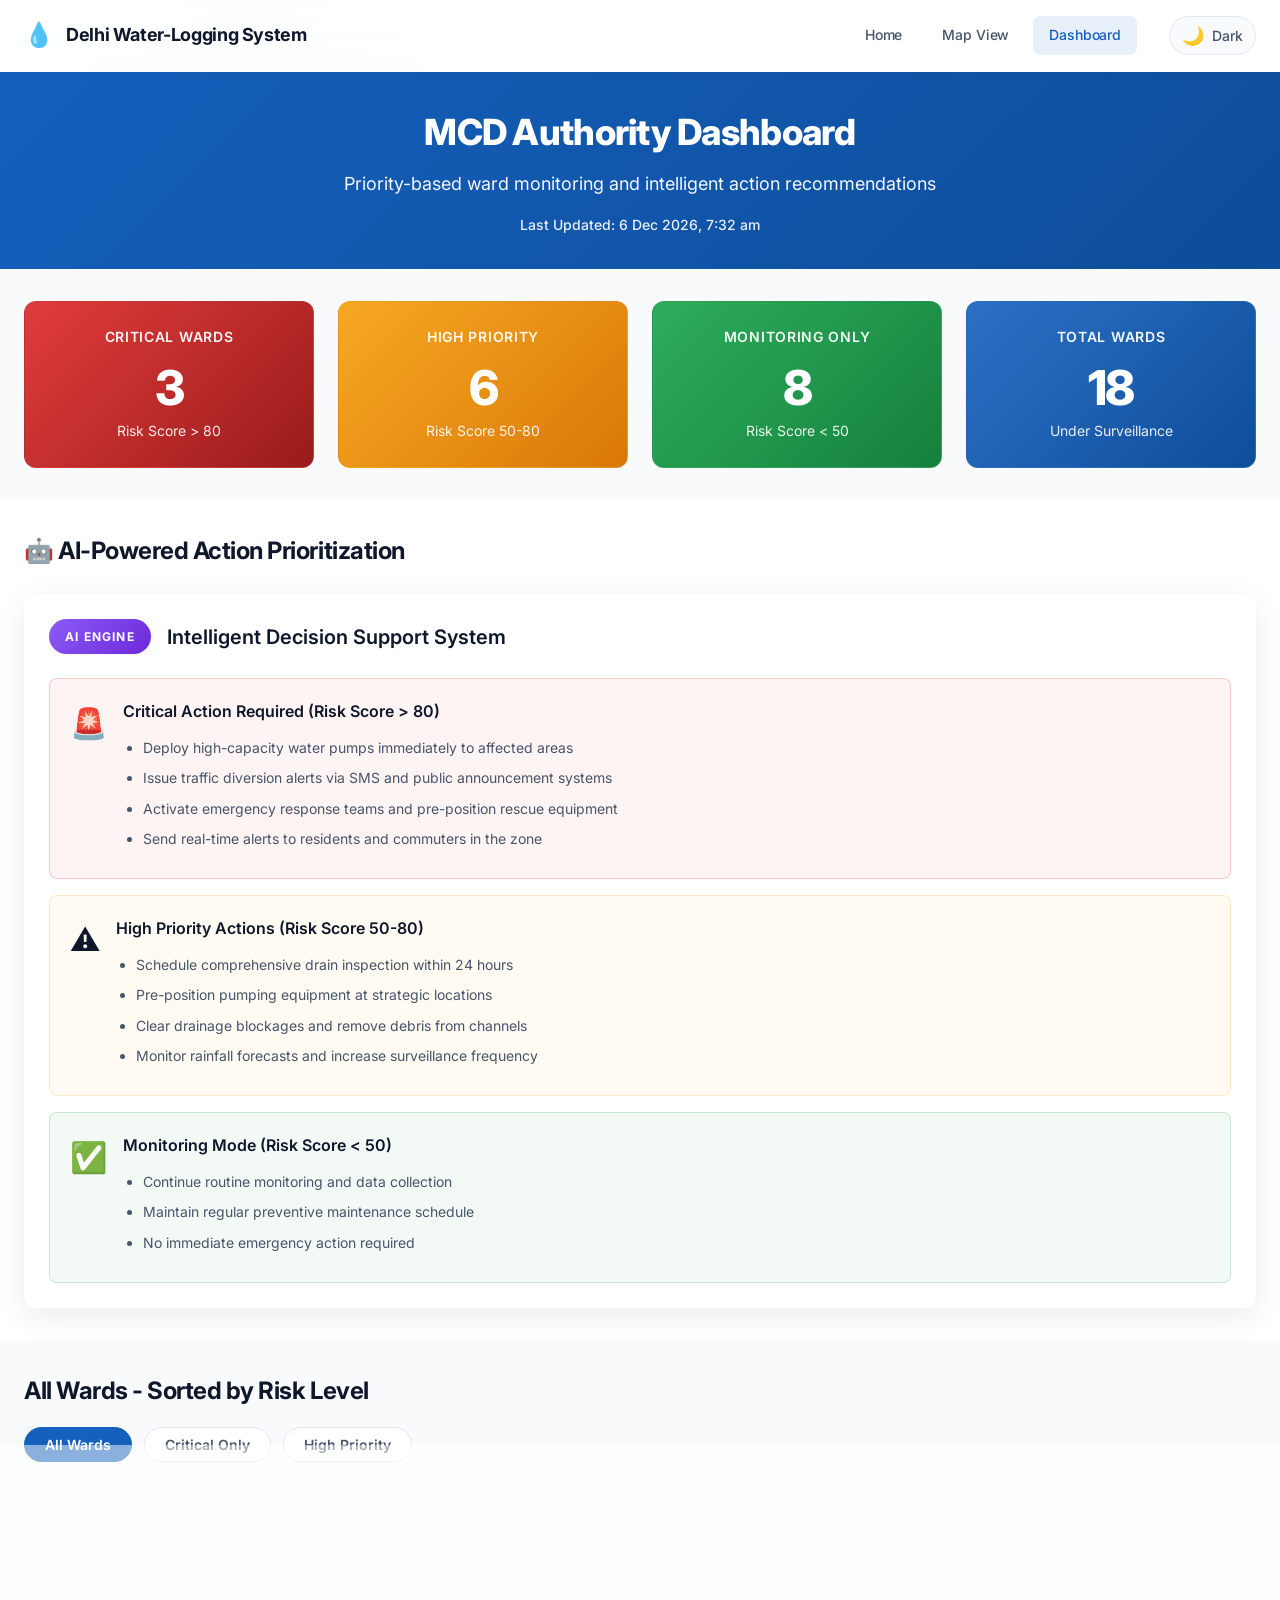
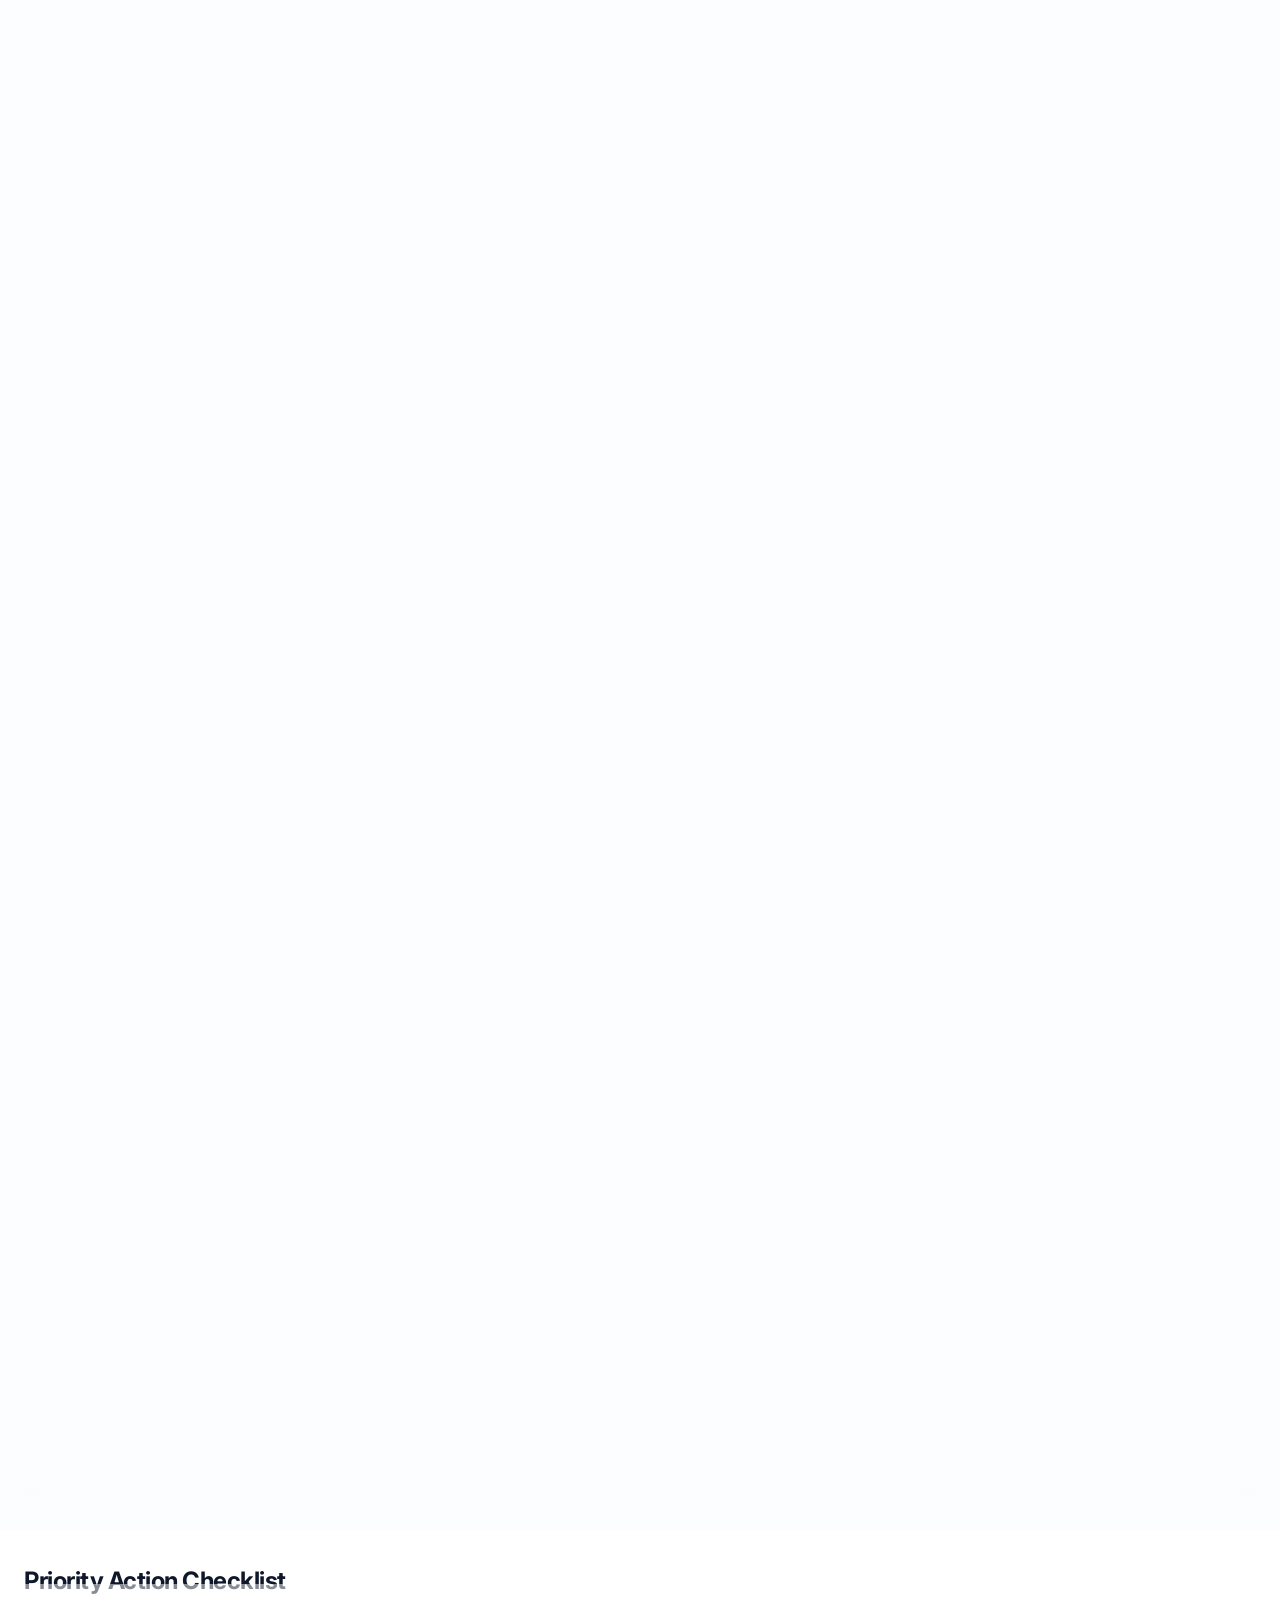
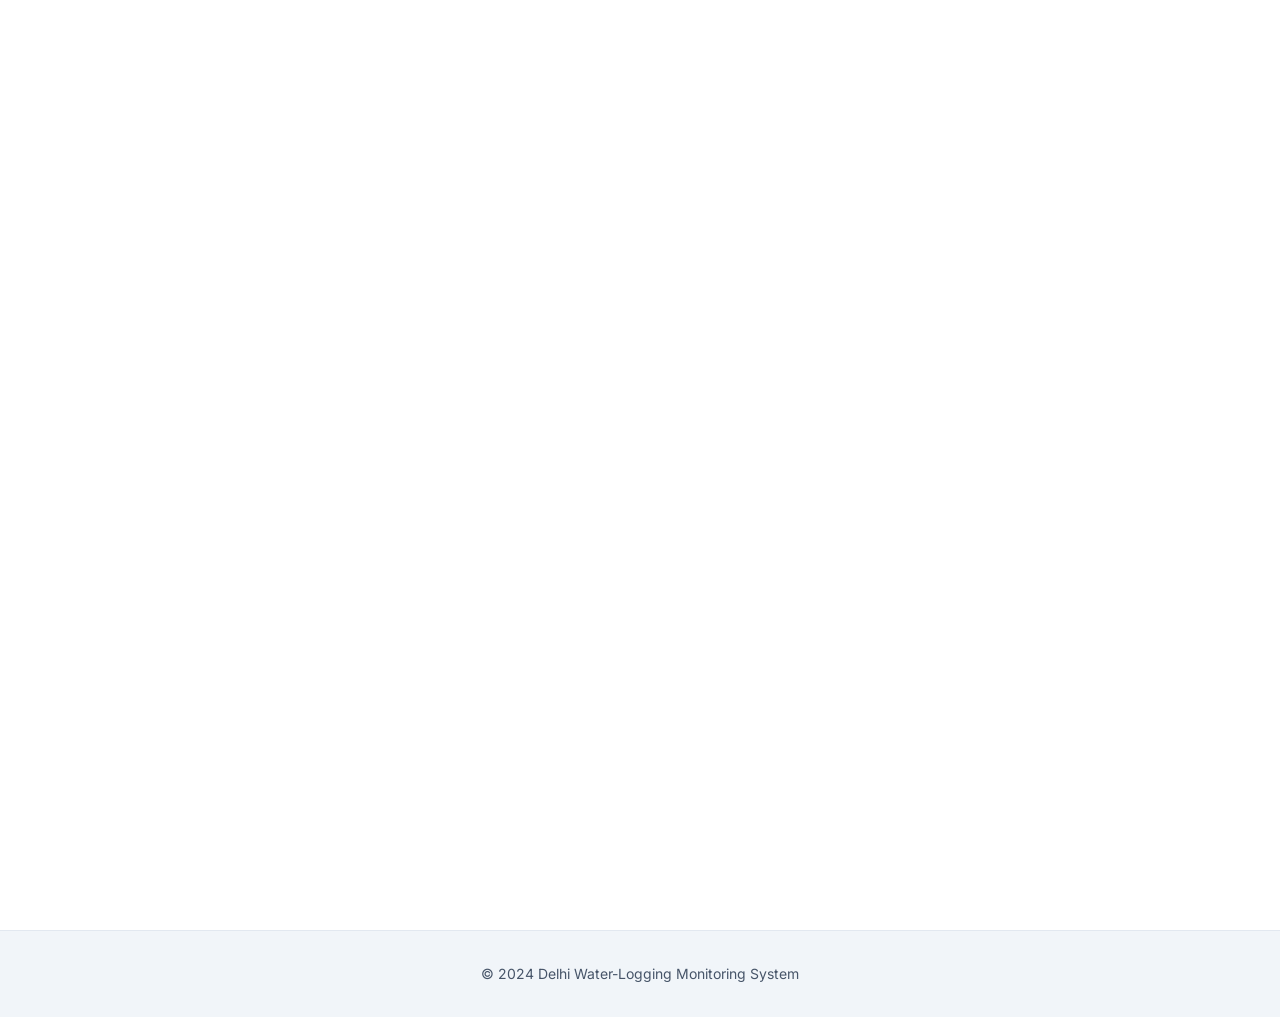
==== authority.html @ c4d1c1da "Hackathon" ====
<!DOCTYPE html>
<html lang="en">
<head>
    <meta charset="UTF-8">
    <meta name="viewport" content="width=device-width, initial-scale=1.0">
    <title>Authority Dashboard - Delhi Water-Logging System</title>
    <link rel="stylesheet" href="styles.css">
</head>
<body>
    <!-- Navigation Bar -->
    <nav class="navbar">
        <div class="container">
            <div class="nav-brand">
                <span class="nav-logo">💧</span>
                <h2>Delhi Water-Logging System</h2>
            </div>
            <div class="nav-content">
                <div class="nav-links">
                    <a href="index.html">Home</a>
                    <a href="map.html">Map View</a>
                    <a href="authority.html" class="active">Dashboard</a>
                </div>
                <button class="theme-toggle" onclick="toggleTheme()" id="theme-toggle">
                    <span class="icon" id="theme-icon">🌙</span>
                    <span id="theme-text">Dark</span>
                </button>
            </div>
        </div>
    </nav>

    <!-- Dashboard Header -->
    <section class="dashboard-header">
        <div class="container">
            <h1>MCD Authority Dashboard</h1>
            <p>Priority-based ward monitoring and intelligent action recommendations</p>
            <div class="last-updated">Last Updated: <span id="current-time"></span></div>
        </div>
    </section>

    <!-- Summary Cards - Key Metrics -->
    <section class="summary-section">
        <div class="container">
            <div class="summary-grid">
                <div class="summary-card critical">
                    <h3>Critical Wards</h3>
                    <div class="summary-number" id="critical-count">--</div>
                    <p>Risk Score > 80</p>
                </div>
                <div class="summary-card warning">
                    <h3>High Priority</h3>
                    <div class="summary-number" id="high-priority-count">--</div>
                    <p>Risk Score 50-80</p>
                </div>
                <div class="summary-card stable">
                    <h3>Monitoring Only</h3>
                    <div class="summary-number" id="monitoring-count">--</div>
                    <p>Risk Score < 50</p>
                </div>
                <div class="summary-card info">
                    <h3>Total Wards</h3>
                    <div class="summary-number" id="total-wards">--</div>
                    <p>Under Surveillance</p>
                </div>
            </div>
        </div>
    </section>

    <!-- AI-Based Recommendations -->
    <section class="ai-recommendations-section">
        <div class="container">
            <h2>🤖 AI-Powered Action Prioritization</h2>
            <div class="ai-card">
                <div class="ai-header">
                    <span class="ai-badge">AI ENGINE</span>
                    <h3>Intelligent Decision Support System</h3>
                </div>
                <div class="recommendation-rules">
                    <!-- Critical Rule -->
                    <div class="rule-item critical-rule">
                        <div class="rule-icon">🚨</div>
                        <div class="rule-content">
                            <h4>Critical Action Required (Risk Score > 80)</h4>
                            <ul>
                                <li>Deploy high-capacity water pumps immediately to affected areas</li>
                                <li>Issue traffic diversion alerts via SMS and public announcement systems</li>
                                <li>Activate emergency response teams and pre-position rescue equipment</li>
                                <li>Send real-time alerts to residents and commuters in the zone</li>
                            </ul>
                        </div>
                    </div>
                    
                    <!-- Warning Rule -->
                    <div class="rule-item warning-rule">
                        <div class="rule-icon">⚠️</div>
                        <div class="rule-content">
                            <h4>High Priority Actions (Risk Score 50-80)</h4>
                            <ul>
                                <li>Schedule comprehensive drain inspection within 24 hours</li>
                                <li>Pre-position pumping equipment at strategic locations</li>
                                <li>Clear drainage blockages and remove debris from channels</li>
                                <li>Monitor rainfall forecasts and increase surveillance frequency</li>
                            </ul>
                        </div>
                    </div>
                    
                    <!-- Stable Rule -->
                    <div class="rule-item stable-rule">
                        <div class="rule-icon">✅</div>
                        <div class="rule-content">
                            <h4>Monitoring Mode (Risk Score < 50)</h4>
                            <ul>
                                <li>Continue routine monitoring and data collection</li>
                                <li>Maintain regular preventive maintenance schedule</li>
                                <li>No immediate emergency action required</li>
                            </ul>
                        </div>
                    </div>
                </div>
            </div>
        </div>
    </section>

    <!-- Wards Data Table -->
    <section class="wards-table-section">
        <div class="container">
            <h2>All Wards - Sorted by Risk Level</h2>
            <div class="table-controls">
                <button class="filter-btn active" onclick="filterTable('all')">All Wards</button>
                <button class="filter-btn" onclick="filterTable('critical')">Critical Only</button>
                <button class="filter-btn" onclick="filterTable('high')">High Priority</button>
            </div>
            <div class="table-container">
                <table class="wards-table" id="wards-table">
                    <thead>
                        <tr>
                            <th>Rank</th>
                            <th>Ward Name</th>
                            <th>Risk Score</th>
                            <th>Risk Level</th>
                            <th>Rainfall</th>
                            <th>Drainage</th>
                            <th>Incidents</th>
                            <th>Action</th>
                        </tr>
                    </thead>
                    <tbody id="wards-table-body">
                        <!-- Generated dynamically -->
                    </tbody>
                </table>
            </div>
        </div>
    </section>

    <!-- Priority Action Checklist -->
    <section class="checklist-section">
        <div class="container">
            <h2>Priority Action Checklist</h2>
            <div class="checklist-card">
                <div id="action-checklist">
                    <!-- Generated dynamically -->
                </div>
            </div>
        </div>
    </section>

    <!-- Footer -->
    <footer>
        <div class="container">
            <p>&copy; 2024 Delhi Water-Logging Monitoring System</p>
        </div>
    </footer>

    <!-- Load Data and Scripts -->
    <script src="data.js"></script>
    <script src="script.js"></script>
    <script>
        // Initialize dashboard when page loads
        window.addEventListener('DOMContentLoaded', function() {
            initializeTheme();
            initializeDashboard();
        });
    </script>
</body>
</html>
---- styles.css ----
/**
 * STYLES.CSS - Modern Beautiful UI with Light/Dark Mode
 * Delhi Water-Logging Hotspot Mapping System
 * Design inspired by Linear, modern web apps, and civic-tech aesthetics
 */

/* ============================================
   IMPORTS - Modern Font (Inter)
   ============================================ */
@import url('https://fonts.googleapis.com/css2?family=Inter:wght@300;400;500;600;700;800&display=swap');

/* ============================================
   CSS CUSTOM PROPERTIES - Design Tokens
   ============================================ */
:root {
    /* ===== Color Palette - Light Mode ===== */
    --primary: #1560BD;
    --primary-hover: #0d4d99;
    --primary-light: #2d74cc;
    --secondary: #536878;
    --secondary-hover: #465764;
    
    /* Status Colors */
    --success: #16a34a;
    --warning: #f59e0b;
    --danger: #dc2626;
    --info: #0ea5e9;
    
    /* Neutral Colors - Light Mode */
    --bg-primary: #ffffff;
    --bg-secondary: #f8fafc;
    --bg-tertiary: #f1f5f9;
    --bg-elevated: #ffffff;
    --bg-overlay: rgba(248, 250, 252, 0.95);
    
    --text-primary: #0f172a;
    --text-secondary: #475569;
    --text-tertiary: #94a3b8;
    --text-inverse: #ffffff;
    
    --border-primary: #e2e8f0;
    --border-secondary: #cbd5e1;
    --border-focus: #1560BD;
    
    --shadow-sm: 0 1px 2px 0 rgba(0, 0, 0, 0.05);
    --shadow-md: 0 4px 6px -1px rgba(0, 0, 0, 0.1), 0 2px 4px -1px rgba(0, 0, 0, 0.06);
    --shadow-lg: 0 10px 15px -3px rgba(0, 0, 0, 0.1), 0 4px 6px -2px rgba(0, 0, 0, 0.05);
    --shadow-xl: 0 20px 25px -5px rgba(0, 0, 0, 0.1), 0 10px 10px -5px rgba(0, 0, 0, 0.04);
    
    /* ===== Spacing Scale ===== */
    --space-1: 0.25rem;
    --space-2: 0.5rem;
    --space-3: 0.75rem;
    --space-4: 1rem;
    --space-5: 1.25rem;
    --space-6: 1.5rem;
    --space-8: 2rem;
    --space-10: 2.5rem;
    --space-12: 3rem;
    --space-16: 4rem;
    
    /* ===== Typography Scale ===== */
    --text-xs: 0.75rem;
    --text-sm: 0.875rem;
    --text-base: 1rem;
    --text-lg: 1.125rem;
    --text-xl: 1.25rem;
    --text-2xl: 1.5rem;
    --text-3xl: 1.875rem;
    --text-4xl: 2.25rem;
    --text-5xl: 3rem;
    
    /* ===== Border Radius ===== */
    --radius-sm: 0.375rem;
    --radius-md: 0.5rem;
    --radius-lg: 0.75rem;
    --radius-xl: 1rem;
    --radius-2xl: 1.5rem;
    --radius-full: 9999px;
    
    /* ===== Transitions ===== */
    --transition-fast: 150ms cubic-bezier(0.4, 0, 0.2, 1);
    --transition-base: 200ms cubic-bezier(0.4, 0, 0.2, 1);
    --transition-slow: 300ms cubic-bezier(0.4, 0, 0.2, 1);
    
    /* ===== Z-Index Scale ===== */
    --z-base: 0;
    --z-elevated: 10;
    --z-dropdown: 100;
    --z-sticky: 200;
    --z-modal: 300;
    --z-toast: 400;
}

/* ===== Dark Mode Variables ===== */
[data-theme="dark"] {
    --primary: #2d74cc;
    --primary-hover: #4186d6;
    --primary-light: #5393db;
    --secondary: #6b8090;
    --secondary-hover: #7a8fa0;
    
    --bg-primary: #0f172a;
    --bg-secondary: #1e293b;
    --bg-tertiary: #334155;
    --bg-elevated: #1e293b;
    --bg-overlay: rgba(30, 41, 59, 0.95);
    
    --text-primary: #f1f5f9;
    --text-secondary: #cbd5e1;
    --text-tertiary: #64748b;
    --text-inverse: #0f172a;
    
    --border-primary: #334155;
    --border-secondary: #475569;
    
    --shadow-sm: 0 1px 2px 0 rgba(0, 0, 0, 0.3);
    --shadow-md: 0 4px 6px -1px rgba(0, 0, 0, 0.4), 0 2px 4px -1px rgba(0, 0, 0, 0.3);
    --shadow-lg: 0 10px 15px -3px rgba(0, 0, 0, 0.5), 0 4px 6px -2px rgba(0, 0, 0, 0.4);
    --shadow-xl: 0 20px 25px -5px rgba(0, 0, 0, 0.6), 0 10px 10px -5px rgba(0, 0, 0, 0.5);
}

/* ============================================
   GLOBAL RESET & BASE STYLES
   ============================================ */
* {
    margin: 0;
    padding: 0;
    box-sizing: border-box;
}

html {
    font-size: 16px;
    -webkit-font-smoothing: antialiased;
    -moz-osx-font-smoothing: grayscale;
}

body {
    font-family: 'Inter', -apple-system, BlinkMacSystemFont, 'Segoe UI', sans-serif;
    line-height: 1.6;
    color: var(--text-primary);
    background-color: var(--bg-primary);
    transition: background-color var(--transition-base), color var(--transition-base);
    position: relative;
}

/* Subtle background pattern */
body::before {
    content: '';
    position: fixed;
    top: 0;
    left: 0;
    right: 0;
    bottom: 0;
    background-image: 
        radial-gradient(circle at 20% 30%, rgba(21, 96, 189, 0.03) 0%, transparent 50%),
        radial-gradient(circle at 80% 70%, rgba(14, 165, 233, 0.03) 0%, transparent 50%);
    pointer-events: none;
    z-index: 0;
}

body > * {
    position: relative;
    z-index: 1;
}

.container {
    max-width: 1280px;
    margin: 0 auto;
    padding: 0 var(--space-6);
}

/* ============================================
   NAVIGATION BAR - Modern Floating Style
   ============================================ */
.navbar {
    background: rgba(255, 255, 255, 0.7);
    backdrop-filter: blur(20px) saturate(180%);
    -webkit-backdrop-filter: blur(20px) saturate(180%);
    border-bottom: 1px solid rgba(255, 255, 255, 0.2);
    box-shadow: 0 4px 6px rgba(0, 0, 0, 0.02);
    padding: var(--space-4) 0;
    position: sticky;
    top: 0;
    z-index: var(--z-sticky);
    transition: all var(--transition-base);
}

[data-theme="dark"] .navbar {
    background: rgba(30, 41, 59, 0.7);
    border-bottom: 1px solid rgba(255, 255, 255, 0.1);
}

.navbar .container {
    display: flex;
    justify-content: space-between;
    align-items: center;
}

.nav-brand {
    display: flex;
    align-items: center;
    gap: var(--space-3);
}

.nav-brand h2 {
    font-size: var(--text-lg);
    font-weight: 700;
    color: var(--text-primary);
    letter-spacing: -0.02em;
}

.nav-logo {
    font-size: var(--text-2xl);
}

.nav-content {
    display: flex;
    align-items: center;
    gap: var(--space-8);
}

.nav-links {
    display: flex;
    gap: var(--space-2);
    align-items: center;
}

.nav-links a {
    color: var(--text-secondary);
    text-decoration: none;
    font-weight: 500;
    font-size: var(--text-sm);
    padding: var(--space-2) var(--space-4);
    border-radius: var(--radius-md);
    transition: all var(--transition-fast);
    letter-spacing: -0.01em;
}

.nav-links a:hover {
    color: var(--text-primary);
    background-color: var(--bg-secondary);
}

.nav-links a.active {
    color: var(--primary);
    background-color: rgba(21, 96, 189, 0.1);
}

/* Theme Toggle Button */
.theme-toggle {
    background: var(--bg-secondary);
    border: 1px solid var(--border-primary);
    color: var(--text-secondary);
    padding: var(--space-2) var(--space-3);
    border-radius: var(--radius-full);
    cursor: pointer;
    display: flex;
    align-items: center;
    gap: var(--space-2);
    font-size: var(--text-sm);
    font-weight: 500;
    transition: all var(--transition-fast);
    font-family: 'Inter', sans-serif;
}

.theme-toggle:hover {
    background: var(--bg-tertiary);
    border-color: var(--border-secondary);
    color: var(--text-primary);
}

.theme-toggle .icon {
    font-size: var(--text-lg);
}

/* ============================================
   HERO SECTION - Modern Gradient
   ============================================ */
.hero {
    background: linear-gradient(135deg, var(--primary) 0%, #0d4d99 100%);
    color: white;
    padding: var(--space-16) 0 var(--space-12);
    text-align: center;
    position: relative;
    overflow: hidden;
}

.hero::before {
    content: '';
    position: absolute;
    top: 0;
    left: 0;
    right: 0;
    bottom: 0;
    background: 
        radial-gradient(circle at 20% 50%, rgba(255,255,255,0.1) 0%, transparent 50%),
        radial-gradient(circle at 80% 50%, rgba(255,255,255,0.1) 0%, transparent 50%);
    pointer-events: none;
}

.hero .container {
    position: relative;
    z-index: 1;
}

.hero h1 {
    font-size: var(--text-5xl);
    margin-bottom: var(--space-4);
    font-weight: 800;
    letter-spacing: -0.03em;
    line-height: 1.1;
}

.hero .subtitle {
    font-size: var(--text-xl);
    opacity: 0.95;
    font-weight: 400;
    max-width: 700px;
    margin: 0 auto;
}

/* ============================================
   SECTIONS - Clean Layout
   ============================================ */
.section {
    padding: var(--space-12) 0;
}

.section-header {
    margin-bottom: var(--space-8);
}

.section-title {
    font-size: var(--text-3xl);
    font-weight: 700;
    color: var(--text-primary);
    margin-bottom: var(--space-3);
    letter-spacing: -0.02em;
}

.section-description {
    font-size: var(--text-lg);
    color: var(--text-secondary);
    max-width: 800px;
    line-height: 1.7;
}

/* Problem Section */
.problem-section {
    background-color: var(--bg-secondary);
}

/* ============================================
   STATISTICS - Bento Grid Layout
   ============================================ */
.stats-section {
    background-color: var(--bg-primary);
}

.stats-grid {
    display: grid;
    grid-template-columns: repeat(auto-fit, minmax(280px, 1fr));
    gap: var(--space-6);
}

.stat-card {
    background: rgba(255, 255, 255, 0.6);
    backdrop-filter: blur(16px) saturate(180%);
    -webkit-backdrop-filter: blur(16px) saturate(180%);
    padding: var(--space-8);
    border-radius: var(--radius-xl);
    border: 1px solid rgba(255, 255, 255, 0.3);
    box-shadow: 
        0 8px 32px rgba(0, 0, 0, 0.08),
        inset 0 1px 0 rgba(255, 255, 255, 0.5);
    transition: all var(--transition-base);
    position: relative;
    overflow: hidden;
}

[data-theme="dark"] .stat-card {
    background: rgba(30, 41, 59, 0.6);
    border: 1px solid rgba(255, 255, 255, 0.1);
    box-shadow: 
        0 8px 32px rgba(0, 0, 0, 0.3),
        inset 0 1px 0 rgba(255, 255, 255, 0.1);
}

/* Gradient border effect on hover */
.stat-card::before {
    content: '';
    position: absolute;
    top: -2px;
    left: -2px;
    right: -2px;
    bottom: -2px;
    background: linear-gradient(135deg, var(--primary), var(--info), var(--primary));
    background-size: 200% 200%;
    border-radius: var(--radius-xl);
    opacity: 0;
    z-index: -1;
    transition: opacity var(--transition-base);
    animation: gradientRotate 3s linear infinite;
}

@keyframes gradientRotate {
    0% { background-position: 0% 50%; }
    50% { background-position: 100% 50%; }
    100% { background-position: 0% 50%; }
}

/* Shine effect */
.stat-card::after {
    content: '';
    position: absolute;
    top: 0;
    left: -100%;
    width: 100%;
    height: 100%;
    background: linear-gradient(90deg, 
        transparent 0%, 
        rgba(255,255,255,0.1) 50%, 
        transparent 100%);
    transition: left 0.5s ease;
}

.stat-card:hover {
    transform: translateY(-8px) scale(1.02);
    border-color: transparent;
    box-shadow: 
        var(--shadow-xl),
        0 0 0 1px var(--primary);
}

.stat-card:hover::before {
    opacity: 1;
}

.stat-card:hover::after {
    left: 100%;
}

.stat-icon {
    font-size: var(--text-4xl);
    margin-bottom: var(--space-4);
    opacity: 0.9;
}

.stat-number {
    font-size: var(--text-4xl);
    font-weight: 800;
    color: var(--primary);
    margin-bottom: var(--space-2);
    letter-spacing: -0.02em;
}

.stat-label {
    font-size: var(--text-base);
    font-weight: 600;
    color: var(--text-primary);
    margin-bottom: var(--space-2);
}

.stat-description {
    font-size: var(--text-sm);
    color: var(--text-tertiary);
    font-weight: 400;
}

/* ============================================
   FEATURES - Card Grid
   ============================================ */
.features-section {
    background-color: var(--bg-secondary);
}

.features-grid {
    display: grid;
    grid-template-columns: repeat(auto-fit, minmax(280px, 1fr));
    gap: var(--space-6);
}

.feature-card {
    background: rgba(255, 255, 255, 0.5);
    backdrop-filter: blur(12px) saturate(180%);
    -webkit-backdrop-filter: blur(12px) saturate(180%);
    padding: var(--space-8);
    border-radius: var(--radius-lg);
    border: 1px solid rgba(255, 255, 255, 0.3);
    box-shadow: 
        0 8px 32px rgba(0, 0, 0, 0.06),
        inset 0 1px 0 rgba(255, 255, 255, 0.4);
    transition: all var(--transition-base);
    position: relative;
    overflow: hidden;
}

[data-theme="dark"] .feature-card {
    background: rgba(30, 41, 59, 0.5);
    border: 1px solid rgba(255, 255, 255, 0.1);
    box-shadow: 
        0 8px 32px rgba(0, 0, 0, 0.2),
        inset 0 1px 0 rgba(255, 255, 255, 0.1);
}

.feature-card::before {
    content: '';
    position: absolute;
    inset: 0;
    background: linear-gradient(135deg, var(--primary) 0%, transparent 100%);
    opacity: 0;
    transition: opacity var(--transition-base);
}

.feature-card:hover {
    border-color: var(--primary);
    box-shadow: var(--shadow-lg);
    transform: translateY(-4px);
}

.feature-card:hover::before {
    opacity: 0.05;
}

.feature-card h3,
.feature-card p {
    position: relative;
    z-index: 1;
}

.feature-card h3 {
    color: var(--text-primary);
    margin-bottom: var(--space-3);
    font-size: var(--text-xl);
    font-weight: 600;
}

.feature-card p {
    color: var(--text-secondary);
    font-size: var(--text-sm);
    line-height: 1.7;
}

/* ============================================
   CTA SECTION - Bold & Clear
   ============================================ */
.cta-section {
    padding: var(--space-16) 0;
    background: linear-gradient(135deg, var(--primary) 0%, #0d4d99 100%);
    color: white;
    text-align: center;
    position: relative;
    overflow: hidden;
}

.cta-section::before {
    content: '';
    position: absolute;
    top: 0;
    left: 0;
    right: 0;
    bottom: 0;
    background: radial-gradient(circle at 50% 50%, rgba(255,255,255,0.1) 0%, transparent 70%);
    pointer-events: none;
}

.cta-section .container {
    position: relative;
    z-index: 1;
}

.cta-section h2 {
    font-size: var(--text-4xl);
    font-weight: 800;
    margin-bottom: var(--space-4);
    letter-spacing: -0.02em;
}

.cta-section p {
    font-size: var(--text-lg);
    margin-bottom: var(--space-8);
    opacity: 0.95;
}

.cta-button {
    display: inline-flex;
    align-items: center;
    gap: var(--space-2);
    background-color: white;
    color: var(--primary);
    padding: var(--space-4) var(--space-8);
    border-radius: var(--radius-full);
    text-decoration: none;
    font-weight: 600;
    font-size: var(--text-lg);
    transition: all var(--transition-base);
    box-shadow: var(--shadow-xl);
    position: relative;
    overflow: hidden;
}

.cta-button::before {
    content: '';
    position: absolute;
    top: 50%;
    left: 50%;
    width: 0;
    height: 0;
    background: radial-gradient(circle, var(--primary) 0%, transparent 70%);
    opacity: 0.1;
    transform: translate(-50%, -50%);
    transition: width 0.6s ease, height 0.6s ease;
    border-radius: 50%;
}

.cta-button:hover::before {
    width: 300px;
    height: 300px;
}

.cta-button:hover {
    transform: translateY(-4px) scale(1.05);
    box-shadow: 
        0 25px 50px -12px rgba(0,0,0,0.25),
        0 0 0 3px rgba(21, 96, 189, 0.1);
}

.cta-button > span {
    position: relative;
    z-index: 1;
}

/* ============================================
   MAP PAGE - Interactive Design
   ============================================ */
.map-header {
    background: linear-gradient(135deg, var(--primary) 0%, #0d4d99 100%);
    color: white;
    padding: var(--space-12) 0 var(--space-8);
    text-align: center;
}

.map-header h1 {
    font-size: var(--text-4xl);
    font-weight: 800;
    margin-bottom: var(--space-2);
    letter-spacing: -0.02em;
}

.map-header p {
    font-size: var(--text-lg);
    opacity: 0.95;
}

/* Map Legend - Floating Style */
.map-legend {
    background: rgba(255, 255, 255, 0.7);
    backdrop-filter: blur(20px) saturate(180%);
    -webkit-backdrop-filter: blur(20px) saturate(180%);
    padding: var(--space-4) 0;
    border-bottom: 1px solid rgba(255, 255, 255, 0.2);
    box-shadow: 0 4px 6px rgba(0, 0, 0, 0.02);
    position: sticky;
    top: 73px;
    z-index: var(--z-elevated);
}

[data-theme="dark"] .map-legend {
    background: rgba(30, 41, 59, 0.7);
    border-bottom: 1px solid rgba(255, 255, 255, 0.1);
}

.map-legend .container {
    display: flex;
    align-items: center;
    gap: var(--space-6);
    flex-wrap: wrap;
}

.map-legend h3 {
    font-size: var(--text-sm);
    font-weight: 600;
    color: var(--text-secondary);
    text-transform: uppercase;
    letter-spacing: 0.05em;
}

.legend-items {
    display: flex;
    gap: var(--space-6);
    flex-wrap: wrap;
}

.legend-item {
    display: flex;
    align-items: center;
    gap: var(--space-2);
    font-size: var(--text-sm);
    color: var(--text-secondary);
}

.legend-color {
    width: 16px;
    height: 16px;
    border-radius: var(--radius-sm);
    border: 2px solid white;
    box-shadow: var(--shadow-sm);
}

.legend-color.low { background-color: var(--success); }
.legend-color.medium { background-color: var(--warning); }
.legend-color.high { background-color: var(--danger); }

/* Map Section - Split Layout */
.map-section {
    padding: var(--space-8) 0;
    background-color: var(--bg-secondary);
}

.map-section .container {
    display: grid;
    grid-template-columns: 1fr 380px;
    gap: var(--space-6);
}

.map-container {
    background: rgba(255, 255, 255, 0.5);
    backdrop-filter: blur(16px) saturate(180%);
    -webkit-backdrop-filter: blur(16px) saturate(180%);
    padding: var(--space-6);
    border-radius: var(--radius-xl);
    border: 1px solid rgba(255, 255, 255, 0.3);
    box-shadow: 
        0 8px 32px rgba(0, 0, 0, 0.08),
        inset 0 1px 0 rgba(255, 255, 255, 0.5);
    position: relative;
    overflow: hidden;
}

[data-theme="dark"] .map-container {
    background: rgba(30, 41, 59, 0.5);
    border: 1px solid rgba(255, 255, 255, 0.1);
    box-shadow: 
        0 8px 32px rgba(0, 0, 0, 0.3),
        inset 0 1px 0 rgba(255, 255, 255, 0.1);
}

/* Map glow effect - subtle for glassmorphism */
.map-container::before {
    content: '';
    position: absolute;
    inset: -2px;
    background: linear-gradient(135deg, var(--primary), var(--info));
    opacity: 0;
    z-index: -1;
    border-radius: var(--radius-xl);
    transition: opacity var(--transition-base);
}

.map-container:hover::before {
    opacity: 0.05;
}

.delhi-map {
    width: 100%;
    height: auto;
}

.hotspot-marker {
    /* Simplified - no CSS animations, all handled in JS */
    cursor: pointer;
    filter: drop-shadow(0 1px 3px rgba(0,0,0,0.2));
    will-change: transform;
}

/* Hotspots Sidebar */
.hotspots-sidebar {
    background: rgba(255, 255, 255, 0.5);
    backdrop-filter: blur(16px) saturate(180%);
    -webkit-backdrop-filter: blur(16px) saturate(180%);
    padding: var(--space-6);
    border-radius: var(--radius-xl);
    border: 1px solid rgba(255, 255, 255, 0.3);
    box-shadow: 
        0 8px 32px rgba(0, 0, 0, 0.08),
        inset 0 1px 0 rgba(255, 255, 255, 0.5);
    max-height: 700px;
    overflow-y: auto;
    position: sticky;
    top: 145px;
}

[data-theme="dark"] .hotspots-sidebar {
    background: rgba(30, 41, 59, 0.5);
    border: 1px solid rgba(255, 255, 255, 0.1);
    box-shadow: 
        0 8px 32px rgba(0, 0, 0, 0.3),
        inset 0 1px 0 rgba(255, 255, 255, 0.1);
}

.hotspots-sidebar h3 {
    background: rgba(255, 255, 255, 0.5);
    backdrop-filter: blur(10px);
    -webkit-backdrop-filter: blur(10px);
}

[data-theme="dark"] .hotspots-sidebar h3 {
    background: rgba(30, 41, 59, 0.5);
}

.hotspots-sidebar::-webkit-scrollbar {
    width: 6px;
}

.hotspots-sidebar::-webkit-scrollbar-track {
    background: var(--bg-secondary);
    border-radius: var(--radius-sm);
}

.hotspots-sidebar::-webkit-scrollbar-thumb {
    background: var(--border-secondary);
    border-radius: var(--radius-sm);
}

.hotspots-sidebar h3 {
    color: var(--text-primary);
    font-size: var(--text-lg);
    font-weight: 700;
    margin-bottom: var(--space-4);
    position: sticky;
    top: 0;
    background: var(--bg-elevated);
    padding-bottom: var(--space-3);
    border-bottom: 1px solid var(--border-primary);
}

.hotspot-item {
    display: flex;
    align-items: center;
    gap: var(--space-4);
    padding: var(--space-4);
    border-radius: var(--radius-md);
    cursor: pointer;
    transition: all var(--transition-fast);
    border: 1px solid transparent;
}

.hotspot-item:hover {
    background-color: var(--bg-secondary);
    border-color: var(--border-primary);
}

.hotspot-rank {
    font-weight: 700;
    font-size: var(--text-lg);
    color: var(--primary);
    min-width: 32px;
    text-align: center;
}

.hotspot-info {
    flex: 1;
}

.hotspot-name {
    font-weight: 600;
    color: var(--text-primary);
    font-size: var(--text-sm);
    margin-bottom: var(--space-1);
}

.hotspot-district {
    font-size: var(--text-xs);
    color: var(--text-tertiary);
}

.hotspot-risk {
    padding: var(--space-2) var(--space-3);
    border-radius: var(--radius-full);
    color: white;
    font-weight: 600;
    font-size: var(--text-xs);
    text-transform: uppercase;
    letter-spacing: 0.05em;
}

/* ============================================
   WARD DETAIL PAGE - Rich Information Display
   ============================================ */
.back-section {
    padding: var(--space-4) 0;
    background-color: var(--bg-primary);
    border-bottom: 1px solid var(--border-primary);
}

.back-button {
    color: var(--primary);
    text-decoration: none;
    font-weight: 600;
    display: inline-flex;
    align-items: center;
    gap: var(--space-2);
    font-size: var(--text-sm);
    padding: var(--space-2) var(--space-4);
    border-radius: var(--radius-md);
    transition: all var(--transition-fast);
}

.back-button:hover {
    background-color: var(--bg-secondary);
}

.ward-header {
    background: linear-gradient(135deg, var(--primary) 0%, #0d4d99 100%);
    color: white;
    padding: var(--space-8) 0;
    text-align: center;
}

.ward-header h1 {
    font-size: var(--text-3xl);
    font-weight: 800;
    margin-bottom: var(--space-4);
    letter-spacing: -0.02em;
}

.risk-badge-large {
    display: inline-block;
    padding: var(--space-3) var(--space-6);
    border-radius: var(--radius-full);
    font-size: var(--text-lg);
    font-weight: 700;
    background-color: white;
    box-shadow: var(--shadow-lg);
    text-transform: uppercase;
    letter-spacing: 0.05em;
}

/* Ward Details Grid */
.ward-details-section {
    padding: var(--space-8) 0;
    background-color: var(--bg-secondary);
}

.details-grid {
    display: grid;
    grid-template-columns: repeat(auto-fit, minmax(260px, 1fr));
    gap: var(--space-6);
}

.detail-card {
    background: rgba(255, 255, 255, 0.5);
    backdrop-filter: blur(12px) saturate(180%);
    -webkit-backdrop-filter: blur(12px) saturate(180%);
    padding: var(--space-6);
    border-radius: var(--radius-lg);
    border: 1px solid rgba(255, 255, 255, 0.3);
    box-shadow: 
        0 8px 32px rgba(0, 0, 0, 0.06),
        inset 0 1px 0 rgba(255, 255, 255, 0.4);
    transition: all var(--transition-base);
    position: relative;
    overflow: hidden;
}

[data-theme="dark"] .detail-card {
    background: rgba(30, 41, 59, 0.5);
    border: 1px solid rgba(255, 255, 255, 0.1);
    box-shadow: 
        0 8px 32px rgba(0, 0, 0, 0.2),
        inset 0 1px 0 rgba(255, 255, 255, 0.1);
}

.detail-card::before {
    content: '';
    position: absolute;
    top: 0;
    left: 0;
    width: 4px;
    height: 0;
    background: linear-gradient(180deg, var(--primary), var(--info));
    transition: height var(--transition-base);
}

.detail-card:hover {
    box-shadow: var(--shadow-lg);
    border-color: var(--primary);
    transform: translateX(4px);
}

.detail-card:hover::before {
    height: 100%;
}

.detail-card h3 {
    color: var(--text-secondary);
    margin-bottom: var(--space-4);
    font-size: var(--text-sm);
    font-weight: 600;
    text-transform: uppercase;
    letter-spacing: 0.05em;
}

.risk-score-display {
    text-align: center;
    margin-bottom: var(--space-4);
}

.score-number {
    font-size: var(--text-5xl);
    font-weight: 800;
    color: var(--primary);
    line-height: 1;
    letter-spacing: -0.03em;
}

.score-label {
    font-size: var(--text-sm);
    color: var(--text-tertiary);
    margin-top: var(--space-2);
}

.progress-bar {
    width: 100%;
    height: 8px;
    background-color: var(--bg-tertiary);
    border-radius: var(--radius-full);
    overflow: hidden;
}

.progress-fill {
    height: 100%;
    transition: width var(--transition-slow);
    border-radius: var(--radius-full);
}

.metric-value {
    font-size: var(--text-3xl);
    font-weight: 700;
    color: var(--text-primary);
    margin-bottom: var(--space-2);
    letter-spacing: -0.02em;
}

.metric-label {
    font-size: var(--text-sm);
    color: var(--text-secondary);
}

/* Incidents Section */
.incidents-section {
    padding: var(--space-8) 0;
    background-color: var(--bg-primary);
}

.incidents-section h2 {
    color: var(--text-primary);
    font-size: var(--text-2xl);
    font-weight: 700;
    margin-bottom: var(--space-6);
    letter-spacing: -0.02em;
}

.incidents-list {
    background: rgba(255, 255, 255, 0.5);
    backdrop-filter: blur(12px) saturate(180%);
    -webkit-backdrop-filter: blur(12px) saturate(180%);
    padding: var(--space-6);
    border-radius: var(--radius-lg);
    border: 1px solid rgba(255, 255, 255, 0.3);
    box-shadow: 
        0 8px 32px rgba(0, 0, 0, 0.06),
        inset 0 1px 0 rgba(255, 255, 255, 0.4);
}

[data-theme="dark"] .incidents-list {
    background: rgba(30, 41, 59, 0.5);
    border: 1px solid rgba(255, 255, 255, 0.1);
    box-shadow: 
        0 8px 32px rgba(0, 0, 0, 0.2),
        inset 0 1px 0 rgba(255, 255, 255, 0.1);
}

.incident-item {
    padding: var(--space-4);
    border-left: 3px solid var(--primary);
    background-color: var(--bg-secondary);
    margin-bottom: var(--space-4);
    border-radius: var(--radius-md);
}

.incident-item:last-child {
    margin-bottom: 0;
}

.incident-date {
    font-weight: 600;
    color: var(--text-primary);
    margin-bottom: var(--space-2);
    font-size: var(--text-sm);
}

.incident-severity {
    display: inline-block;
    padding: var(--space-1) var(--space-3);
    border-radius: var(--radius-full);
    font-size: var(--text-xs);
    font-weight: 600;
    margin-bottom: var(--space-2);
    text-transform: uppercase;
    letter-spacing: 0.05em;
}

.incident-severity.severe {
    background-color: rgba(220, 38, 38, 0.1);
    color: var(--danger);
}

.incident-severity.moderate {
    background-color: rgba(245, 158, 11, 0.1);
    color: var(--warning);
}

.incident-severity.minor {
    background-color: rgba(14, 165, 233, 0.1);
    color: var(--info);
}

.incident-details {
    color: var(--text-secondary);
    font-size: var(--text-sm);
    line-height: 1.6;
}

.no-incidents {
    text-align: center;
    color: var(--success);
    padding: var(--space-8);
    font-size: var(--text-lg);
    font-weight: 500;
}

/* Prediction Section */
.prediction-section {
    padding: var(--space-8) 0;
    background-color: var(--bg-secondary);
}

.prediction-section h2 {
    color: var(--text-primary);
    font-size: var(--text-2xl);
    font-weight: 700;
    margin-bottom: var(--space-6);
    letter-spacing: -0.02em;
}

.prediction-card {
    background: rgba(255, 255, 255, 0.5);
    backdrop-filter: blur(12px) saturate(180%);
    -webkit-backdrop-filter: blur(12px) saturate(180%);
    padding: var(--space-6);
    border-radius: var(--radius-lg);
    border: 1px solid rgba(255, 255, 255, 0.3);
    box-shadow: 
        0 8px 32px rgba(0, 0, 0, 0.06),
        inset 0 1px 0 rgba(255, 255, 255, 0.4);
}

[data-theme="dark"] .prediction-card {
    background: rgba(30, 41, 59, 0.5);
    border: 1px solid rgba(255, 255, 255, 0.1);
    box-shadow: 
        0 8px 32px rgba(0, 0, 0, 0.2),
        inset 0 1px 0 rgba(255, 255, 255, 0.1);
}

.prediction-header h3 {
    color: var(--text-primary);
    font-size: var(--text-lg);
    font-weight: 600;
    margin-bottom: var(--space-4);
}

.prediction-result {
    font-size: var(--text-xl);
    font-weight: 600;
    margin-bottom: var(--space-4);
    padding: var(--space-4);
    background-color: var(--bg-secondary);
    border-radius: var(--radius-md);
    text-align: center;
}

.prediction-reasoning {
    color: var(--text-secondary);
    line-height: 1.7;
    margin-bottom: var(--space-6);
    font-size: var(--text-sm);
}

/* Timeline */
.timeline {
    margin-top: var(--space-8);
}

.timeline h3 {
    color: var(--text-primary);
    font-size: var(--text-lg);
    font-weight: 600;
    margin-bottom: var(--space-6);
}

.timeline-items {
    display: flex;
    flex-direction: column;
    gap: var(--space-6);
}

.timeline-item {
    display: flex;
    gap: var(--space-4);
}

.timeline-marker {
    min-width: 48px;
    height: 48px;
    border-radius: var(--radius-full);
    display: flex;
    align-items: center;
    justify-content: center;
    font-weight: 700;
    color: white;
    font-size: var(--text-xl);
    box-shadow: var(--shadow-md);
    position: relative;
    transition: transform var(--transition-base);
}

.timeline-marker::before {
    content: '';
    position: absolute;
    inset: -4px;
    border-radius: var(--radius-full);
    background: inherit;
    opacity: 0.2;
    z-index: -1;
    transition: all var(--transition-base);
}

.timeline-item:hover .timeline-marker {
    transform: scale(1.1);
}

.timeline-item:hover .timeline-marker::before {
    inset: -8px;
    opacity: 0.3;
}

.timeline-marker.before {
    background: linear-gradient(135deg, var(--primary), var(--info));
}

.timeline-marker.during {
    background: linear-gradient(135deg, var(--warning), #ea580c);
}

.timeline-marker.after {
    background: linear-gradient(135deg, var(--success), #15803d);
}

.timeline-content {
    flex: 1;
    padding: var(--space-4);
    background-color: var(--bg-secondary);
    border-radius: var(--radius-md);
    border: 1px solid var(--border-primary);
}

.timeline-content h4 {
    color: var(--text-primary);
    font-weight: 600;
    margin-bottom: var(--space-3);
}

.timeline-content ul {
    margin-left: var(--space-5);
    color: var(--text-secondary);
}

.timeline-content li {
    margin-bottom: var(--space-2);
    font-size: var(--text-sm);
    line-height: 1.6;
}

/* Recommendations */
.recommendations-section {
    padding: var(--space-8) 0;
    background-color: var(--bg-primary);
}

.recommendations-section h2 {
    color: var(--text-primary);
    font-size: var(--text-2xl);
    font-weight: 700;
    margin-bottom: var(--space-6);
    letter-spacing: -0.02em;
}

.recommendations-grid {
    display: grid;
    grid-template-columns: repeat(auto-fit, minmax(280px, 1fr));
    gap: var(--space-6);
}

.recommendation-card {
    background: rgba(255, 255, 255, 0.5);
    backdrop-filter: blur(12px) saturate(180%);
    -webkit-backdrop-filter: blur(12px) saturate(180%);
    padding: var(--space-6);
    border-radius: var(--radius-lg);
    border: 1px solid rgba(255, 255, 255, 0.3);
    box-shadow: 
        0 8px 32px rgba(0, 0, 0, 0.06),
        inset 0 1px 0 rgba(255, 255, 255, 0.4);
    text-align: center;
    transition: all var(--transition-base);
    position: relative;
    overflow: hidden;
}

[data-theme="dark"] .recommendation-card {
    background: rgba(30, 41, 59, 0.5);
    border: 1px solid rgba(255, 255, 255, 0.1);
    box-shadow: 
        0 8px 32px rgba(0, 0, 0, 0.2),
        inset 0 1px 0 rgba(255, 255, 255, 0.1);
}

.recommendation-card::before {
    content: '';
    position: absolute;
    inset: 0;
    background: radial-gradient(circle at center, var(--primary) 0%, transparent 70%);
    opacity: 0;
    transition: opacity var(--transition-base);
}

.recommendation-card:hover {
    box-shadow: var(--shadow-lg);
    border-color: var(--primary);
    transform: scale(1.05);
}

.recommendation-card:hover::before {
    opacity: 0.05;
}

.recommendation-card > * {
    position: relative;
    z-index: 1;
}

.rec-icon {
    transition: transform var(--transition-base);
}

.recommendation-card:hover .rec-icon {
    transform: scale(1.2) rotate(5deg);
}

.rec-icon {
    font-size: var(--text-4xl);
    margin-bottom: var(--space-4);
}

.recommendation-card h3 {
    color: var(--text-primary);
    font-size: var(--text-lg);
    font-weight: 600;
    margin-bottom: var(--space-2);
}

.recommendation-card p {
    color: var(--text-secondary);
    font-size: var(--text-sm);
    margin-bottom: var(--space-4);
    line-height: 1.6;
}

.priority-badge {
    display: inline-block;
    padding: var(--space-2) var(--space-4);
    border-radius: var(--radius-full);
    font-size: var(--text-xs);
    font-weight: 600;
    text-transform: uppercase;
    letter-spacing: 0.05em;
}

.priority-badge.critical {
    background-color: rgba(220, 38, 38, 0.1);
    color: var(--danger);
}

.priority-badge.high {
    background-color: rgba(245, 158, 11, 0.1);
    color: var(--warning);
}

.priority-badge.medium {
    background-color: rgba(14, 165, 233, 0.1);
    color: var(--info);
}

.priority-badge.low {
    background-color: rgba(22, 163, 74, 0.1);
    color: var(--success);
}

/* ============================================
   AUTHORITY DASHBOARD - Data Dense Interface
   ============================================ */
.dashboard-header {
    background: linear-gradient(135deg, var(--primary) 0%, #0d4d99 100%);
    color: white;
    padding: var(--space-8) 0;
    text-align: center;
}

.dashboard-header h1 {
    font-size: var(--text-4xl);
    font-weight: 800;
    margin-bottom: var(--space-2);
    letter-spacing: -0.02em;
}

.dashboard-header p {
    font-size: var(--text-lg);
    opacity: 0.95;
}

.last-updated {
    margin-top: var(--space-4);
    font-size: var(--text-sm);
    opacity: 0.9;
    font-weight: 500;
}

/* Summary Cards */
.summary-section {
    padding: var(--space-8) 0;
    background-color: var(--bg-secondary);
}

.summary-grid {
    display: grid;
    grid-template-columns: repeat(auto-fit, minmax(260px, 1fr));
    gap: var(--space-6);
}

.summary-card {
    padding: var(--space-6);
    border-radius: var(--radius-lg);
    color: white;
    text-align: center;
    position: relative;
    overflow: hidden;
    border: 1px solid rgba(255, 255, 255, 0.1);
    transition: all var(--transition-base);
}

.summary-card::before {
    content: '';
    position: absolute;
    top: 0;
    left: 0;
    right: 0;
    bottom: 0;
    background: linear-gradient(135deg, rgba(255,255,255,0.1) 0%, transparent 100%);
    pointer-events: none;
}

.summary-card:hover {
    transform: translateY(-4px);
    box-shadow: var(--shadow-xl);
}

.summary-card.critical {
    background: linear-gradient(135deg, var(--danger) 0%, #991b1b 100%);
}

.summary-card.warning {
    background: linear-gradient(135deg, var(--warning) 0%, #d97706 100%);
}

.summary-card.stable {
    background: linear-gradient(135deg, var(--success) 0%, #15803d 100%);
}

.summary-card.info {
    background: linear-gradient(135deg, var(--primary) 0%, #0d4d99 100%);
}

.summary-card h3 {
    font-size: var(--text-sm);
    font-weight: 600;
    text-transform: uppercase;
    letter-spacing: 0.05em;
    margin-bottom: var(--space-4);
    opacity: 0.95;
    position: relative;
}

.summary-number {
    font-size: var(--text-5xl);
    font-weight: 800;
    margin-bottom: var(--space-2);
    line-height: 1;
    position: relative;
    letter-spacing: -0.03em;
}

.summary-card p {
    font-size: var(--text-sm);
    opacity: 0.9;
    position: relative;
}

/* AI Recommendations */
.ai-recommendations-section {
    padding: var(--space-8) 0;
    background-color: var(--bg-primary);
}

.ai-recommendations-section h2 {
    color: var(--text-primary);
    font-size: var(--text-2xl);
    font-weight: 700;
    margin-bottom: var(--space-6);
    letter-spacing: -0.02em;
}

.ai-card {
    background: rgba(255, 255, 255, 0.5);
    backdrop-filter: blur(16px) saturate(180%);
    -webkit-backdrop-filter: blur(16px) saturate(180%);
    padding: var(--space-6);
    border-radius: var(--radius-lg);
    border: 1px solid rgba(255, 255, 255, 0.3);
    box-shadow: 
        0 8px 32px rgba(0, 0, 0, 0.08),
        inset 0 1px 0 rgba(255, 255, 255, 0.5);
}

[data-theme="dark"] .ai-card {
    background: rgba(30, 41, 59, 0.5);
    border: 1px solid rgba(255, 255, 255, 0.1);
    box-shadow: 
        0 8px 32px rgba(0, 0, 0, 0.3),
        inset 0 1px 0 rgba(255, 255, 255, 0.1);
}

.ai-header {
    display: flex;
    align-items: center;
    gap: var(--space-4);
    margin-bottom: var(--space-6);
}

.ai-badge {
    background: linear-gradient(135deg, #8b5cf6 0%, #6d28d9 100%);
    color: white;
    padding: var(--space-2) var(--space-4);
    border-radius: var(--radius-full);
    font-size: var(--text-xs);
    font-weight: 700;
    text-transform: uppercase;
    letter-spacing: 0.1em;
    box-shadow: var(--shadow-sm);
}

.ai-header h3 {
    font-size: var(--text-xl);
    font-weight: 600;
    color: var(--text-primary);
}

.recommendation-rules {
    display: flex;
    flex-direction: column;
    gap: var(--space-4);
}

.rule-item {
    display: flex;
    gap: var(--space-4);
    padding: var(--space-5);
    border-radius: var(--radius-md);
    border: 1px solid var(--border-primary);
    transition: all var(--transition-base);
}

.rule-item:hover {
    box-shadow: var(--shadow-sm);
}

.rule-item.critical-rule {
    background-color: rgba(220, 38, 38, 0.05);
    border-color: rgba(220, 38, 38, 0.2);
}

.rule-item.warning-rule {
    background-color: rgba(245, 158, 11, 0.05);
    border-color: rgba(245, 158, 11, 0.2);
}

.rule-item.stable-rule {
    background-color: rgba(22, 163, 74, 0.05);
    border-color: rgba(22, 163, 74, 0.2);
}

.rule-icon {
    font-size: var(--text-3xl);
}

.rule-content h4 {
    color: var(--text-primary);
    font-weight: 600;
    margin-bottom: var(--space-3);
    font-size: var(--text-base);
}

.rule-content ul {
    margin-left: var(--space-5);
    color: var(--text-secondary);
}

.rule-content li {
    margin-bottom: var(--space-2);
    font-size: var(--text-sm);
    line-height: 1.6;
}

/* Wards Table */
.wards-table-section {
    padding: var(--space-8) 0;
    background-color: var(--bg-secondary);
}

.wards-table-section h2 {
    color: var(--text-primary);
    font-size: var(--text-2xl);
    font-weight: 700;
    margin-bottom: var(--space-4);
    letter-spacing: -0.02em;
}

.table-controls {
    margin-bottom: var(--space-6);
    display: flex;
    gap: var(--space-3);
    flex-wrap: wrap;
}

.filter-btn {
    padding: var(--space-2) var(--space-5);
    border: 1px solid var(--border-primary);
    background-color: var(--bg-elevated);
    color: var(--text-secondary);
    border-radius: var(--radius-full);
    font-weight: 600;
    font-size: var(--text-sm);
    cursor: pointer;
    transition: all var(--transition-fast);
    font-family: 'Inter', sans-serif;
}

.filter-btn:hover {
    background-color: var(--bg-secondary);
    color: var(--text-primary);
}

.filter-btn.active {
    background-color: var(--primary);
    color: white;
    border-color: var(--primary);
}

.table-container {
    background: rgba(255, 255, 255, 0.5);
    backdrop-filter: blur(12px) saturate(180%);
    -webkit-backdrop-filter: blur(12px) saturate(180%);
    border-radius: var(--radius-lg);
    border: 1px solid rgba(255, 255, 255, 0.3);
    box-shadow: 
        0 8px 32px rgba(0, 0, 0, 0.06),
        inset 0 1px 0 rgba(255, 255, 255, 0.4);
    overflow: hidden;
}

[data-theme="dark"] .table-container {
    background: rgba(30, 41, 59, 0.5);
    border: 1px solid rgba(255, 255, 255, 0.1);
    box-shadow: 
        0 8px 32px rgba(0, 0, 0, 0.2),
        inset 0 1px 0 rgba(255, 255, 255, 0.1);
}

.wards-table {
    width: 100%;
    border-collapse: collapse;
}

.wards-table thead {
    background-color: var(--bg-tertiary);
}

.wards-table th {
    padding: var(--space-4);
    text-align: left;
    font-weight: 600;
    font-size: var(--text-sm);
    color: var(--text-secondary);
    text-transform: uppercase;
    letter-spacing: 0.05em;
    border-bottom: 1px solid var(--border-primary);
}

.wards-table td {
    padding: var(--space-4);
    border-bottom: 1px solid var(--border-primary);
    font-size: var(--text-sm);
    color: var(--text-primary);
}

.wards-table tr:last-child td {
    border-bottom: none;
}

.wards-table tr:hover {
    background-color: var(--bg-secondary);
}

.wards-table .critical-row {
    background-color: rgba(220, 38, 38, 0.05);
}

.wards-table .warning-row {
    background-color: rgba(245, 158, 11, 0.05);
}

.risk-badge {
    display: inline-block;
    padding: var(--space-2) var(--space-3);
    border-radius: var(--radius-full);
    color: white;
    font-weight: 600;
    font-size: var(--text-xs);
    text-transform: uppercase;
    letter-spacing: 0.05em;
}

.view-btn {
    padding: var(--space-2) var(--space-4);
    background-color: var(--primary);
    color: white;
    border: none;
    border-radius: var(--radius-md);
    cursor: pointer;
    font-weight: 600;
    font-size: var(--text-sm);
    transition: all var(--transition-fast);
    font-family: 'Inter', sans-serif;
}

.view-btn:hover {
    background-color: var(--primary-hover);
    box-shadow: var(--shadow-sm);
}

/* Action Checklist */
.checklist-section {
    padding: var(--space-8) 0;
    background-color: var(--bg-primary);
}

.checklist-section h2 {
    color: var(--text-primary);
    font-size: var(--text-2xl);
    font-weight: 700;
    margin-bottom: var(--space-6);
    letter-spacing: -0.02em;
}

.checklist-card {
    background: rgba(255, 255, 255, 0.5);
    backdrop-filter: blur(12px) saturate(180%);
    -webkit-backdrop-filter: blur(12px) saturate(180%);
    padding: var(--space-6);
    border-radius: var(--radius-lg);
    border: 1px solid rgba(255, 255, 255, 0.3);
    box-shadow: 
        0 8px 32px rgba(0, 0, 0, 0.06),
        inset 0 1px 0 rgba(255, 255, 255, 0.4);
}

[data-theme="dark"] .checklist-card {
    background: rgba(30, 41, 59, 0.5);
    border: 1px solid rgba(255, 255, 255, 0.1);
    box-shadow: 
        0 8px 32px rgba(0, 0, 0, 0.2),
        inset 0 1px 0 rgba(255, 255, 255, 0.1);
}

.checklist-section-title {
    font-size: var(--text-lg);
    font-weight: 600;
    color: var(--text-primary);
    margin-bottom: var(--space-6);
}

.checklist-group {
    margin-bottom: var(--space-6);
}

.checklist-group h4 {
    color: var(--text-primary);
    font-weight: 600;
    margin-bottom: var(--space-4);
    font-size: var(--text-base);
}

.checklist-item {
    display: flex;
    align-items: flex-start;
    gap: var(--space-3);
    padding: var(--space-4);
    background-color: var(--bg-secondary);
    border-radius: var(--radius-md);
    margin-bottom: var(--space-3);
    border: 1px solid var(--border-primary);
    transition: all var(--transition-fast);
}

.checklist-item:hover {
    background-color: var(--bg-tertiary);
}

.checklist-item input[type="checkbox"] {
    margin-top: 0.15rem;
    width: 18px;
    height: 18px;
    cursor: pointer;
    accent-color: var(--primary);
}

.checklist-item label {
    flex: 1;
    cursor: pointer;
    color: var(--text-secondary);
    font-size: var(--text-sm);
    line-height: 1.6;
}

/* ============================================
   FOOTER - Clean & Simple
   ============================================ */
footer {
    background-color: var(--bg-tertiary);
    border-top: 1px solid var(--border-primary);
    padding: var(--space-8) 0;
    text-align: center;
    margin-top: var(--space-12);
}

footer p {
    margin-bottom: var(--space-2);
    color: var(--text-secondary);
    font-size: var(--text-sm);
}

footer p:last-child {
    margin-bottom: 0;
}

/* ============================================
   ANIMATIONS & KEYFRAMES
   ============================================ */

/* Fade In Animation */
@keyframes fadeIn {
    from {
        opacity: 0;
        transform: translateY(20px);
    }
    to {
        opacity: 1;
        transform: translateY(0);
    }
}

/* Fade In Up Animation */
@keyframes fadeInUp {
    from {
        opacity: 0;
        transform: translateY(30px);
    }
    to {
        opacity: 1;
        transform: translateY(0);
    }
}

/* Scale In Animation */
@keyframes scaleIn {
    from {
        opacity: 0;
        transform: scale(0.9);
    }
    to {
        opacity: 1;
        transform: scale(1);
    }
}

/* Slide In From Left */
@keyframes slideInLeft {
    from {
        opacity: 0;
        transform: translateX(-30px);
    }
    to {
        opacity: 1;
        transform: translateX(0);
    }
}

/* Slide In From Right */
@keyframes slideInRight {
    from {
        opacity: 0;
        transform: translateX(30px);
    }
    to {
        opacity: 1;
        transform: translateX(0);
    }
}

/* Pulse Animation */
@keyframes pulse {
    0%, 100% {
        transform: scale(1);
        opacity: 1;
    }
    50% {
        transform: scale(1.05);
        opacity: 0.8;
    }
}

/* Glow Animation */
@keyframes glow {
    0%, 100% {
        box-shadow: 0 0 5px rgba(21, 96, 189, 0.5);
    }
    50% {
        box-shadow: 0 0 20px rgba(21, 96, 189, 0.8);
    }
}

/* Shimmer Animation */
@keyframes shimmer {
    0% {
        background-position: -1000px 0;
    }
    100% {
        background-position: 1000px 0;
    }
}

/* Float Animation */
@keyframes float {
    0%, 100% {
        transform: translateY(0px);
    }
    50% {
        transform: translateY(-10px);
    }
}

/* Bounce Animation */
@keyframes bounce {
    0%, 100% {
        transform: translateY(0);
    }
    50% {
        transform: translateY(-5px);
    }
}

/* Rotate Animation */
@keyframes rotate {
    from {
        transform: rotate(0deg);
    }
    to {
        transform: rotate(360deg);
    }
}

/* Progress Fill Animation */
@keyframes progressFill {
    from {
        width: 0%;
    }
    to {
        width: var(--progress-width);
    }
}

/* Apply animations to elements */
.animate-on-scroll {
    opacity: 0;
    animation: fadeInUp 0.6s ease-out forwards;
}

.animate-delay-1 { animation-delay: 0.1s; }
.animate-delay-2 { animation-delay: 0.2s; }
.animate-delay-3 { animation-delay: 0.3s; }
.animate-delay-4 { animation-delay: 0.4s; }

/* Hero section with enhanced gradient animation */
.hero {
    background: linear-gradient(135deg, var(--primary) 0%, #0d4d99 100%);
    position: relative;
}

.hero::after {
    content: '';
    position: absolute;
    top: 0;
    left: 0;
    right: 0;
    bottom: 0;
    background: linear-gradient(45deg, 
        transparent 0%, 
        rgba(255,255,255,0.05) 25%, 
        transparent 50%, 
        rgba(255,255,255,0.05) 75%, 
        transparent 100%);
    background-size: 200% 200%;
    animation: gradientShift 15s ease infinite;
    pointer-events: none;
}

@keyframes gradientShift {
    0% { background-position: 0% 50%; }
    50% { background-position: 100% 50%; }
    100% { background-position: 0% 50%; }
}

.hero h1 {
    animation: fadeInUp 0.8s ease-out;
    position: relative;
    z-index: 2;
}

.hero .subtitle {
    animation: fadeInUp 0.8s ease-out 0.2s backwards;
    position: relative;
    z-index: 2;
}

/* Stat cards stagger animation */
.stat-card {
    animation: scaleIn 0.5s ease-out backwards;
}

.stat-card:nth-child(1) { animation-delay: 0.1s; }
.stat-card:nth-child(2) { animation-delay: 0.2s; }
.stat-card:nth-child(3) { animation-delay: 0.3s; }
.stat-card:nth-child(4) { animation-delay: 0.4s; }

/* Feature cards animation */
.feature-card {
    animation: fadeInUp 0.6s ease-out backwards;
}

.feature-card:nth-child(1) { animation-delay: 0.1s; }
.feature-card:nth-child(2) { animation-delay: 0.2s; }
.feature-card:nth-child(3) { animation-delay: 0.3s; }
.feature-card:nth-child(4) { animation-delay: 0.4s; }

/* CTA button animation */
.cta-button {
    animation: float 3s ease-in-out infinite;
}

.cta-button:hover {
    animation: none;
}

/* Map markers - no animation, clean static look */

/* Hotspot list items animation */
.hotspot-item {
    animation: slideInRight 0.4s ease-out backwards;
}

/* Progress bar fill animation */
.progress-fill {
    animation: progressFill 1s ease-out forwards;
    animation-delay: 0.5s;
}

/* Detail cards animation */
.detail-card {
    animation: fadeInUp 0.5s ease-out backwards;
}

.detail-card:nth-child(1) { animation-delay: 0.1s; }
.detail-card:nth-child(2) { animation-delay: 0.2s; }
.detail-card:nth-child(3) { animation-delay: 0.3s; }
.detail-card:nth-child(4) { animation-delay: 0.4s; }

/* Timeline items animation */
.timeline-item {
    animation: slideInLeft 0.6s ease-out backwards;
}

.timeline-item:nth-child(1) { animation-delay: 0.1s; }
.timeline-item:nth-child(2) { animation-delay: 0.3s; }
.timeline-item:nth-child(3) { animation-delay: 0.5s; }

/* Recommendation cards animation */
.recommendation-card {
    animation: scaleIn 0.5s ease-out backwards;
}

/* Summary cards animation */
.summary-card {
    animation: scaleIn 0.6s ease-out backwards;
}

.summary-card:nth-child(1) { animation-delay: 0.1s; }
.summary-card:nth-child(2) { animation-delay: 0.2s; }
.summary-card:nth-child(3) { animation-delay: 0.3s; }
.summary-card:nth-child(4) { animation-delay: 0.4s; }

/* Table rows fade in */
.wards-table tbody tr {
    animation: fadeIn 0.4s ease-out backwards;
}

/* Section title animation */
.section-title {
    animation: fadeInUp 0.6s ease-out;
}

.section-description {
    animation: fadeInUp 0.6s ease-out 0.1s backwards;
}

/* Navbar slide down */
.navbar {
    animation: slideInDown 0.5s ease-out;
}

@keyframes slideInDown {
    from {
        opacity: 0;
        transform: translateY(-20px);
    }
    to {
        opacity: 1;
        transform: translateY(0);
    }
}

/* Loading spinner for dynamic content */
@keyframes spin {
    to {
        transform: rotate(360deg);
    }
}

.loading-spinner {
    display: inline-block;
    width: 20px;
    height: 20px;
    border: 3px solid var(--border-primary);
    border-top-color: var(--primary);
    border-radius: 50%;
    animation: spin 0.8s linear infinite;
}

/* Removed blinking glow animation - caused visual issues */
/* Cards now use smooth hover effects without animation loops */

/* Number counter animation class */
.counter {
    display: inline-block;
}

/* ============================================
   RESPONSIVE DESIGN - Mobile Optimized
   ============================================ */
@media (max-width: 1024px) {
    .map-section .container {
        grid-template-columns: 1fr;
    }
    
    .hotspots-sidebar {
        max-height: 500px;
        position: static;
    }
}

@media (max-width: 768px) {
    :root {
        --text-5xl: 2.25rem;
        --text-4xl: 1.875rem;
        --text-3xl: 1.5rem;
        --text-2xl: 1.25rem;
    }
    
    .navbar .container {
        flex-direction: column;
        gap: var(--space-4);
    }
    
    .nav-content {
        width: 100%;
        flex-direction: column;
        gap: var(--space-4);
    }
    
    .nav-links {
        width: 100%;
        flex-direction: column;
        gap: var(--space-2);
    }
    
    .nav-links a {
        width: 100%;
        text-align: center;
    }
    
    .hero h1 {
        font-size: var(--text-3xl);
    }
    
    .hero .subtitle {
        font-size: var(--text-base);
    }
    
    .stats-grid,
    .features-grid,
    .details-grid,
    .recommendations-grid,
    .summary-grid {
        grid-template-columns: 1fr;
    }
    
    .timeline-item {
        flex-direction: column;
    }
    
    .table-container {
        overflow-x: auto;
    }
    
    .wards-table {
        min-width: 800px;
    }
}

@media (max-width: 480px) {
    .container {
        padding: 0 var(--space-4);
    }
    
    .section {
        padding: var(--space-8) 0;
    }
}
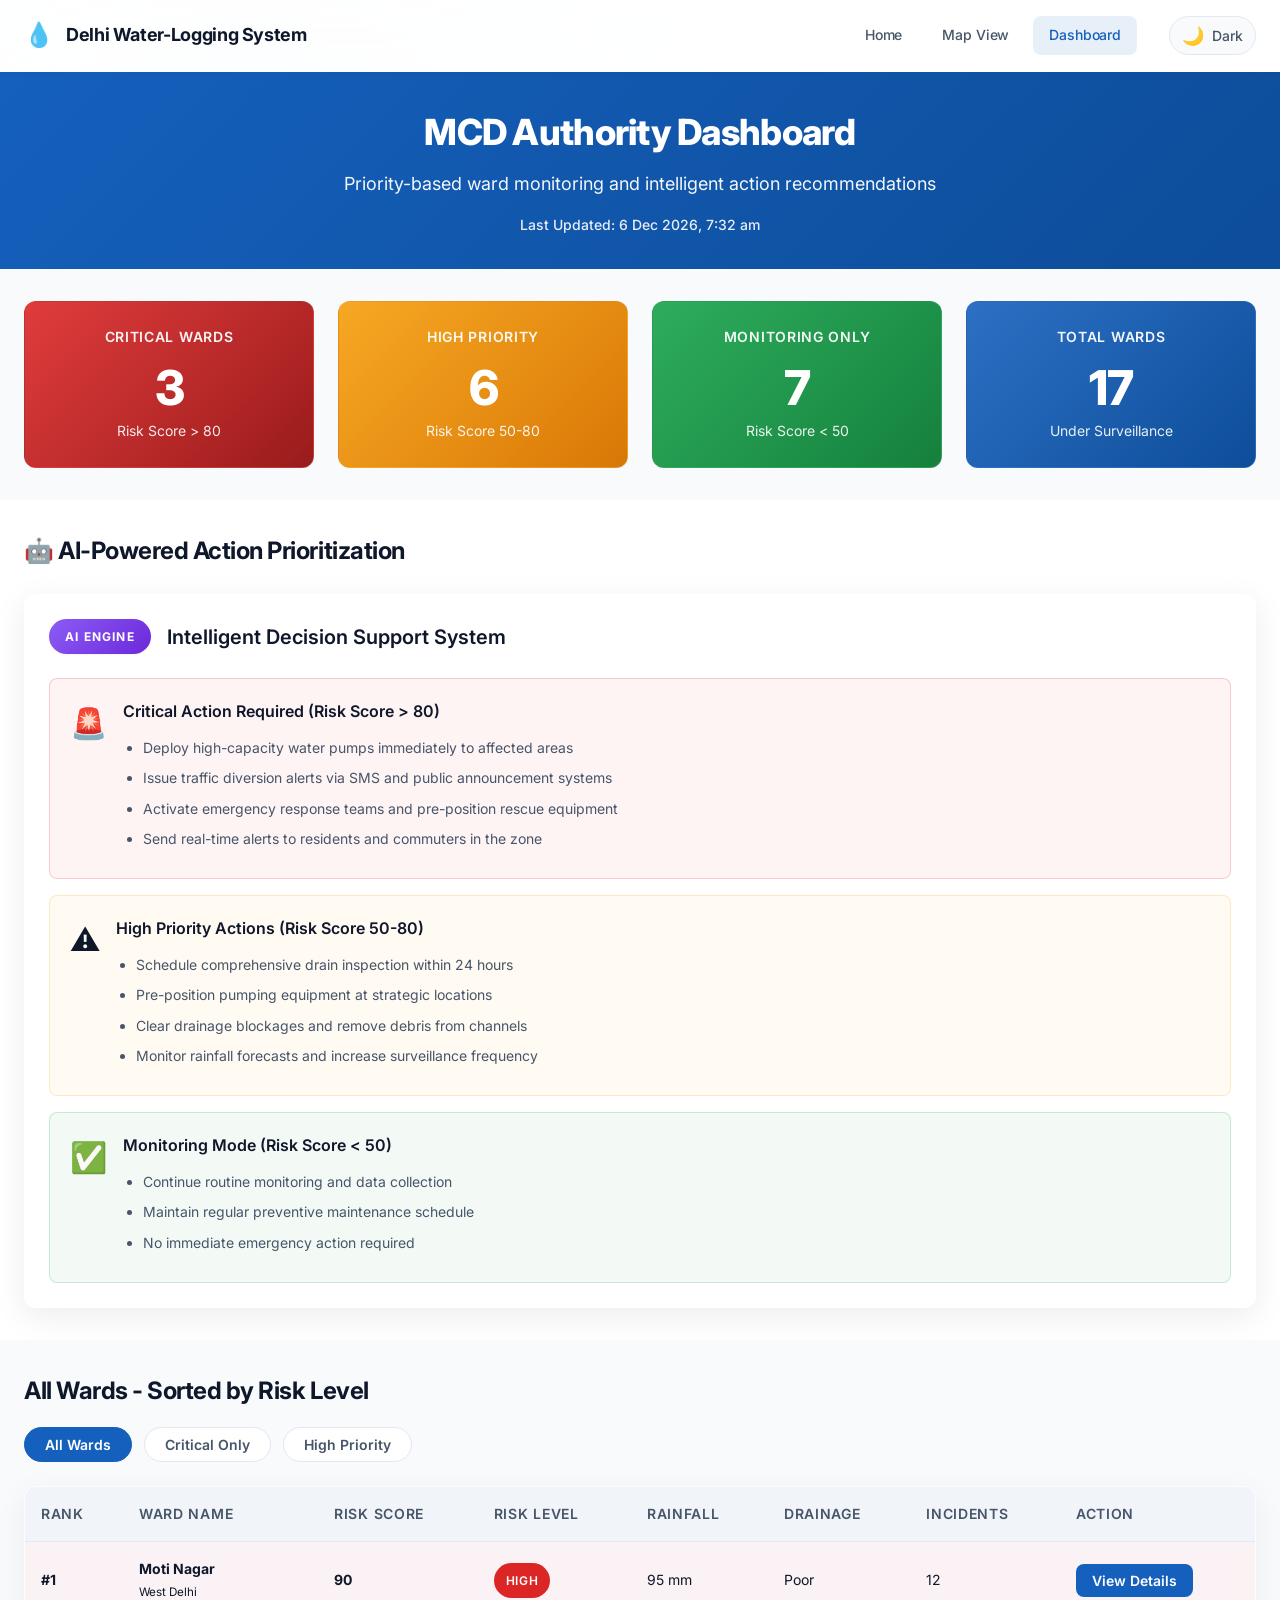
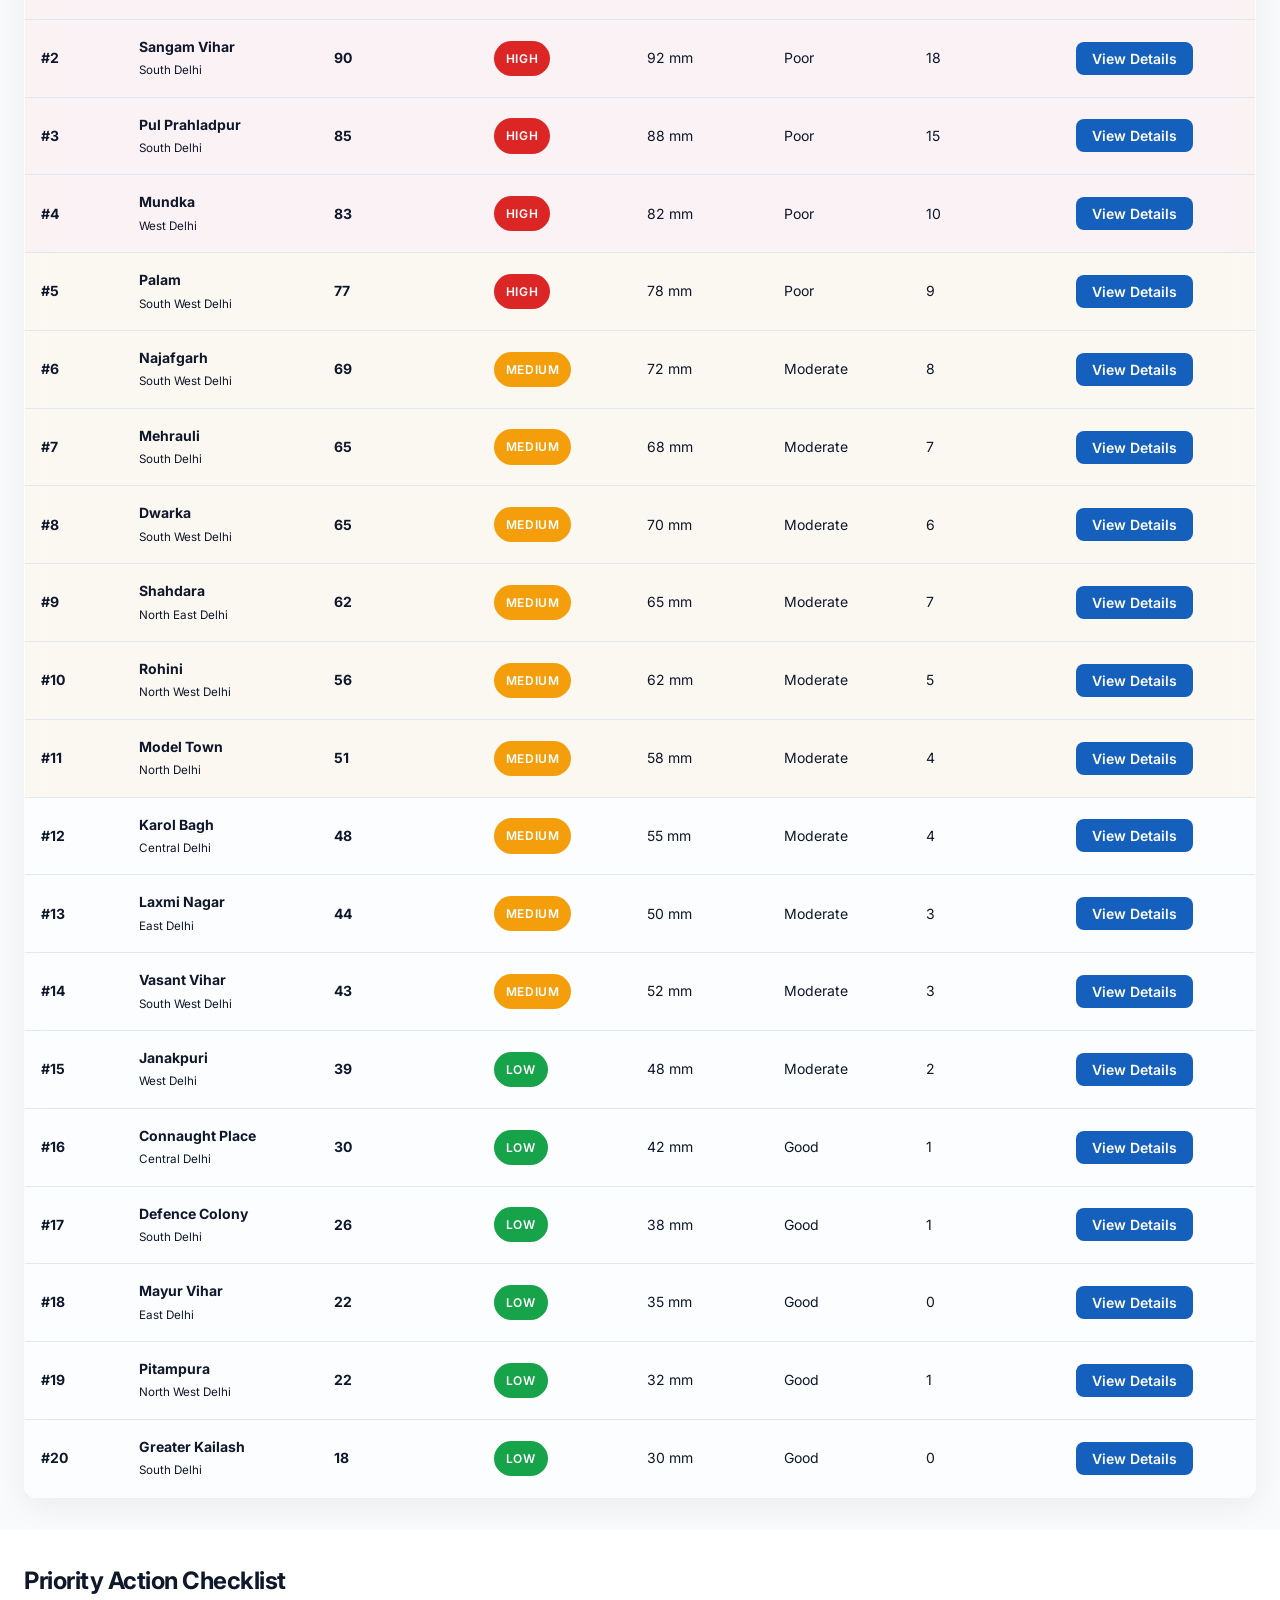
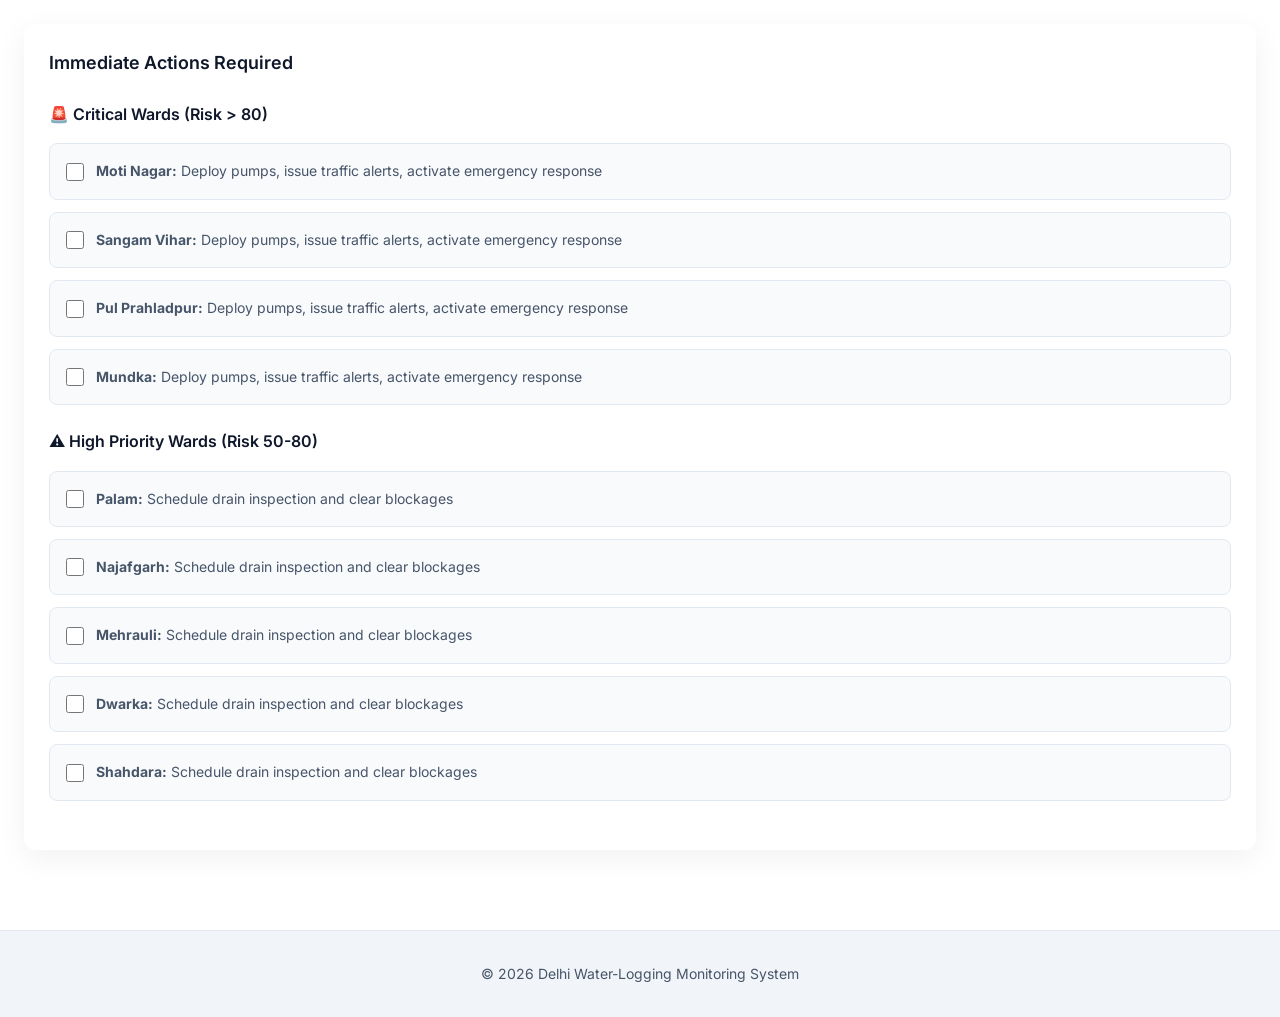
==== commit 4bb2cb04: "map" ====
--- a/authority.html
+++ b/authority.html
@@ -166,7 +166,7 @@
     <!-- Footer -->
     <footer>
         <div class="container">
-            <p>&copy; 2024 Delhi Water-Logging Monitoring System</p>
+            <p>&copy; 2026 Delhi Water-Logging Monitoring System</p>
         </div>
     </footer>
 
--- a/styles.css
+++ b/styles.css
@@ -226,6 +226,12 @@
     align-items: center;
 }
 
+.nav-controls {
+    display: flex;
+    align-items: center;
+    gap: var(--space-3);
+}
+
 .nav-links a {
     color: var(--text-secondary);
     text-decoration: none;
@@ -245,6 +251,33 @@
 .nav-links a.active {
     color: var(--primary);
     background-color: rgba(21, 96, 189, 0.1);
+}
+
+/* Language Selector */
+.language-selector {
+    background: var(--bg-secondary);
+    border: 1px solid var(--border-primary);
+    color: var(--text-secondary);
+    padding: var(--space-2) var(--space-3);
+    border-radius: var(--radius-full);
+    cursor: pointer;
+    font-size: var(--text-sm);
+    font-weight: 500;
+    transition: all var(--transition-fast);
+    font-family: 'Inter', sans-serif;
+    min-width: 110px;
+}
+
+.language-selector:hover {
+    background: var(--bg-tertiary);
+    border-color: var(--border-secondary);
+    color: var(--text-primary);
+}
+
+.language-selector:focus {
+    outline: none;
+    border-color: var(--primary);
+    box-shadow: 0 0 0 3px rgba(21, 96, 189, 0.1);
 }
 
 /* Theme Toggle Button */
@@ -2206,6 +2239,83 @@
 }
 
 /* ============================================
+   LEAFLET MAP CUSTOMIZATION
+   ============================================ */
+.leaflet-popup-content-wrapper {
+    border-radius: var(--radius-lg);
+    box-shadow: var(--shadow-xl);
+    font-family: 'Inter', sans-serif;
+}
+
+.leaflet-popup-tip {
+    background: white;
+}
+
+[data-theme="dark"] .leaflet-popup-content-wrapper {
+    background-color: var(--bg-elevated);
+    color: var(--text-primary);
+}
+
+[data-theme="dark"] .leaflet-popup-tip {
+    background-color: var(--bg-elevated);
+}
+
+.ward-tooltip {
+    background-color: var(--bg-elevated) !important;
+    border: 1px solid var(--border-primary) !important;
+    border-radius: var(--radius-md) !important;
+    padding: var(--space-2) var(--space-3) !important;
+    font-family: 'Inter', sans-serif !important;
+    font-size: var(--text-xs) !important;
+    font-weight: 600 !important;
+    color: var(--text-primary) !important;
+    box-shadow: var(--shadow-md) !important;
+}
+
+.ward-tooltip::before {
+    border-top-color: var(--border-primary) !important;
+}
+
+.leaflet-control-filter {
+    font-family: 'Inter', sans-serif;
+}
+
+/* ============================================
+   RTL SUPPORT - For Urdu Language
+   ============================================ */
+[dir="rtl"] .nav-brand {
+    flex-direction: row-reverse;
+}
+
+[dir="rtl"] .nav-content {
+    flex-direction: row-reverse;
+}
+
+[dir="rtl"] .nav-links {
+    flex-direction: row-reverse;
+}
+
+[dir="rtl"] .nav-controls {
+    flex-direction: row-reverse;
+}
+
+[dir="rtl"] .hotspot-item {
+    flex-direction: row-reverse;
+}
+
+[dir="rtl"] .timeline-item {
+    flex-direction: row-reverse;
+}
+
+[dir="rtl"] .rule-item {
+    flex-direction: row-reverse;
+}
+
+[dir="rtl"] .checklist-item {
+    flex-direction: row-reverse;
+}
+
+/* ============================================
    RESPONSIVE DESIGN - Mobile Optimized
    ============================================ */
 @media (max-width: 1024px) {
@@ -2249,6 +2359,16 @@
         text-align: center;
     }
     
+    .nav-controls {
+        width: 100%;
+        flex-direction: column;
+        gap: var(--space-3);
+    }
+    
+    .language-selector {
+        width: 100%;
+    }
+    
     .hero h1 {
         font-size: var(--text-3xl);
     }
